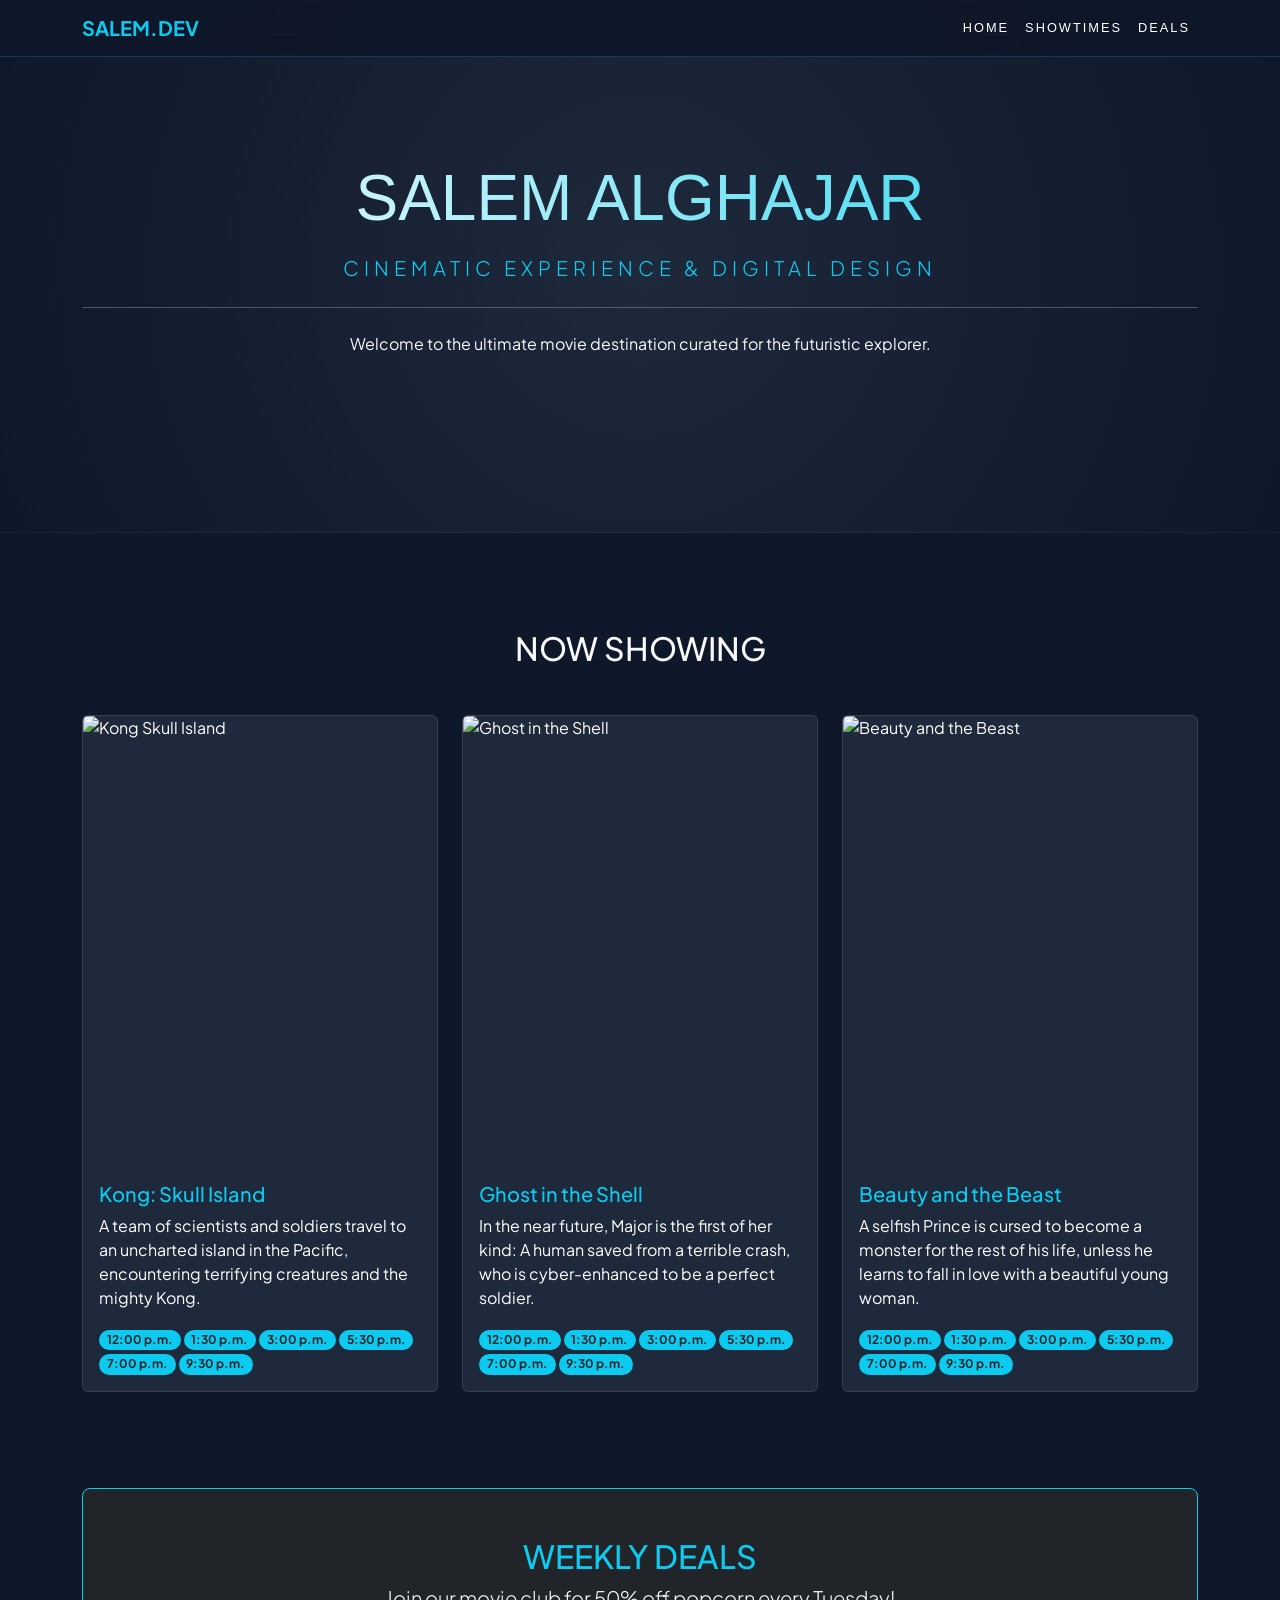
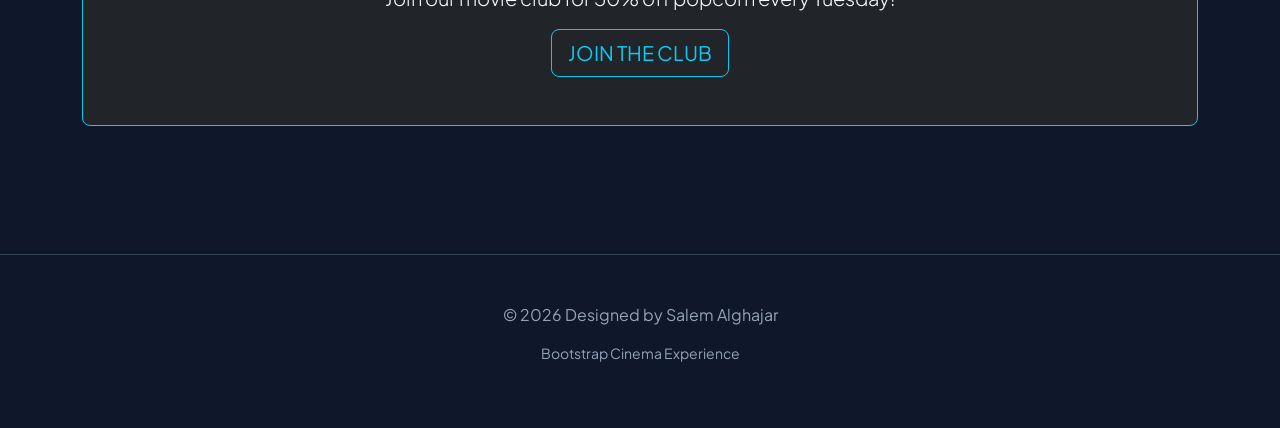
==== Simple-Recipes/index.html @ 793f488d "Create index.html" ====
<!DOCTYPE html>
<html lang="en">
<head>
    <meta charset="UTF-8">
    <meta name="viewport" content="width=device-width, initial-scale=1.0">
    <title>Salem Alghajar | Bootstrap Cinema</title>
    
    <!-- Bootstrap 5 CSS -->
    <link href="https://cdn.jsdelivr.net/npm/bootstrap@5.3.0/dist/css/bootstrap.min.css" rel="stylesheet">
    <!-- Google Fonts -->
    <link href="https://fonts.googleapis.com/css2?family=Plus+Jakarta+Sans:wght@300;400;700&family=Syncopate:wght@700&display=swap" rel="stylesheet">

    <style>
        :root {
            --bg-dark: #0f172a;
            --accent-cyan: #22d3ee;
        }

        body {
            background-color: var(--bg-dark);
            color: #f8fafc;
            font-family: 'Plus Jakarta Sans', sans-serif;
        }

        .navbar {
            background: rgba(15, 23, 42, 0.9) !important;
            backdrop-filter: blur(10px);
            border-bottom: 1px solid rgba(34, 211, 238, 0.2);
        }

        .nav-link {
            font-family: 'Syncopate', sans-serif;
            font-size: 0.8rem;
            letter-spacing: 2px;
            color: white !important;
            transition: 0.3s;
        }

        .nav-link:hover {
            color: var(--accent-cyan) !important;
        }

        /* Custom Jumbotron Styling */
        .jumbotron-custom {
            padding: 10rem 2rem;
            background: radial-gradient(circle at center, #1e293b 0%, #0f172a 100%);
            text-align: center;
            border-bottom: 1px solid rgba(255,255,255,0.05);
        }

        .jumbotron-custom h1 {
            font-family: 'Syncopate', sans-serif;
            font-size: 4rem;
            background: linear-gradient(to right, #fff, var(--accent-cyan));
            -webkit-background-clip: text;
            -webkit-text-fill-color: transparent;
        }

        .card {
            background-color: #1e293b;
            border: 1px solid rgba(255,255,255,0.1);
            color: white;
            transition: transform 0.3s ease;
        }

        .card:hover {
            transform: translateY(-10px);
            border-color: var(--accent-cyan);
        }

        .card-img-top {
            height: 450px;
            object-fit: cover;
        }

        .badge-pill {
            margin: 2px;
        }

        footer {
            border-top: 1px solid #334155;
            padding: 3rem 0;
            margin-top: 5rem;
            color: #94a3b8;
        }
    </style>
</head>
<body>

    <!-- Nav Bar with Bookmarks -->
    <nav class="navbar navbar-expand-lg fixed-top">
        <div class="container">
            <a class="navbar-brand text-info fw-bold" href="#home">SALEM.DEV</a>
            <button class="navbar-toggler navbar-dark" type="button" data-bs-toggle="collapse" data-bs-target="#navbarNav">
                <span class="navbar-toggler-icon"></span>
            </button>
            <div class="collapse navbar-collapse" id="navbarNav">
                <ul class="navbar-nav ms-auto">
                    <li class="nav-item"><a class="nav-link" href="#home">HOME</a></li>
                    <li class="nav-item"><a class="nav-link" href="#showtimes">SHOWTIMES</a></li>
                    <li class="nav-item"><a class="nav-link" href="#deals">DEALS</a></li>
                </ul>
            </div>
        </div>
    </nav>

    <!-- Jumbotron Section -->
    <header id="home" class="jumbotron-custom">
        <div class="container">
            <h1 class="display-3">SALEM ALGHAJAR</h1>
            <p class="lead text-info mt-3" style="letter-spacing: 5px;">CINEMATIC EXPERIENCE & DIGITAL DESIGN</p>
            <hr class="my-4 bg-secondary">
            <p>Welcome to the ultimate movie destination curated for the futuristic explorer.</p>
        </div>
    </header>

    <!-- Showtimes Section (Bootstrap Cards) -->
    <section id="showtimes" class="container mt-5 pt-5">
        <h2 class="text-center mb-5 font-syncopate">NOW SHOWING</h2>
        
        <!-- Card Deck (Using Bootstrap Grid) -->
        <div class="row row-cols-1 row-cols-md-3 g-4">
            
            <!-- Card 1: Kong: Skull Island -->
            <div class="col">
                <div class="card h-100">
                    <img src="https://m.media-amazon.com/images/M/MV5BMTcwMjcxYTQtYjJlOS00YTE1LWIyZGYtOGRlOTBlMWZmYTliXkEyXkFqcGc@._V1_.jpg" class="card-img-top" alt="Kong Skull Island">
                    <div class="card-body">
                        <h5 class="card-title text-info">Kong: Skull Island</h5>
                        <p class="card-text">A team of scientists and soldiers travel to an uncharted island in the Pacific, encountering terrifying creatures and the mighty Kong.</p>
                        
                        <div class="mt-3">
                            <span class="badge rounded-pill bg-info text-dark">12:00 p.m.</span>
                            <span class="badge rounded-pill bg-info text-dark">1:30 p.m.</span>
                            <span class="badge rounded-pill bg-info text-dark">3:00 p.m.</span>
                            <span class="badge rounded-pill bg-info text-dark">5:30 p.m.</span>
                            <span class="badge rounded-pill bg-info text-dark">7:00 p.m.</span>
                            <span class="badge rounded-pill bg-info text-dark">9:30 p.m.</span>
                        </div>
                    </div>
                </div>
            </div>

            <!-- Card 2: Ghost in the Shell -->
            <div class="col">
                <div class="card h-100">
                    <img src="https://m.media-amazon.com/images/M/MV5BNzBkNjdjZTctNjdhOS00NmIyLTlkNjQtY2EwNGMwYmZjNTIxXkEyXkFqcGc@._V1_.jpg" class="card-img-top" alt="Ghost in the Shell">
                    <div class="card-body">
                        <h5 class="card-title text-info">Ghost in the Shell</h5>
                        <p class="card-text">In the near future, Major is the first of her kind: A human saved from a terrible crash, who is cyber-enhanced to be a perfect soldier.</p>
                        
                        <div class="mt-3">
                            <span class="badge rounded-pill bg-info text-dark">12:00 p.m.</span>
                            <span class="badge rounded-pill bg-info text-dark">1:30 p.m.</span>
                            <span class="badge rounded-pill bg-info text-dark">3:00 p.m.</span>
                            <span class="badge rounded-pill bg-info text-dark">5:30 p.m.</span>
                            <span class="badge rounded-pill bg-info text-dark">7:00 p.m.</span>
                            <span class="badge rounded-pill bg-info text-dark">9:30 p.m.</span>
                        </div>
                    </div>
                </div>
            </div>

            <!-- Card 3: Beauty and the Beast -->
            <div class="col">
                <div class="card h-100">
                    <img src="https://lumiere-a.akamaihd.net/v1/images/p_beautyandthebeast_19752_32e65c36.jpeg" class="card-img-top" alt="Beauty and the Beast">
                    <div class="card-body">
                        <h5 class="card-title text-info">Beauty and the Beast</h5>
                        <p class="card-text">A selfish Prince is cursed to become a monster for the rest of his life, unless he learns to fall in love with a beautiful young woman.</p>
                        
                        <div class="mt-3">
                            <span class="badge rounded-pill bg-info text-dark">12:00 p.m.</span>
                            <span class="badge rounded-pill bg-info text-dark">1:30 p.m.</span>
                            <span class="badge rounded-pill bg-info text-dark">3:00 p.m.</span>
                            <span class="badge rounded-pill bg-info text-dark">5:30 p.m.</span>
                            <span class="badge rounded-pill bg-info text-dark">7:00 p.m.</span>
                            <span class="badge rounded-pill bg-info text-dark">9:30 p.m.</span>
                        </div>
                    </div>
                </div>
            </div>

        </div>
    </section>

    <!-- Deals Section -->
    <section id="deals" class="container mt-5 py-5 text-center">
        <div class="bg-dark p-5 border border-info rounded-3">
            <h2 class="text-info">WEEKLY DEALS</h2>
            <p class="lead">Join our movie club for 50% off popcorn every Tuesday!</p>
            <button class="btn btn-outline-info btn-lg">JOIN THE CLUB</button>
        </div>
    </section>

    <!-- Footer -->
    <footer class="text-center">
        <div class="container">
            <p>&copy; 2026 Designed by Salem Alghajar</p>
            <p class="small">Bootstrap Cinema Experience</p>
        </div>
    </footer>

    <!-- Bootstrap 5 Bundle with Popper -->
    <script src="https://cdn.jsdelivr.net/npm/bootstrap@5.3.0/dist/js/bootstrap.bundle.min.js"></script>
</body>
</html>
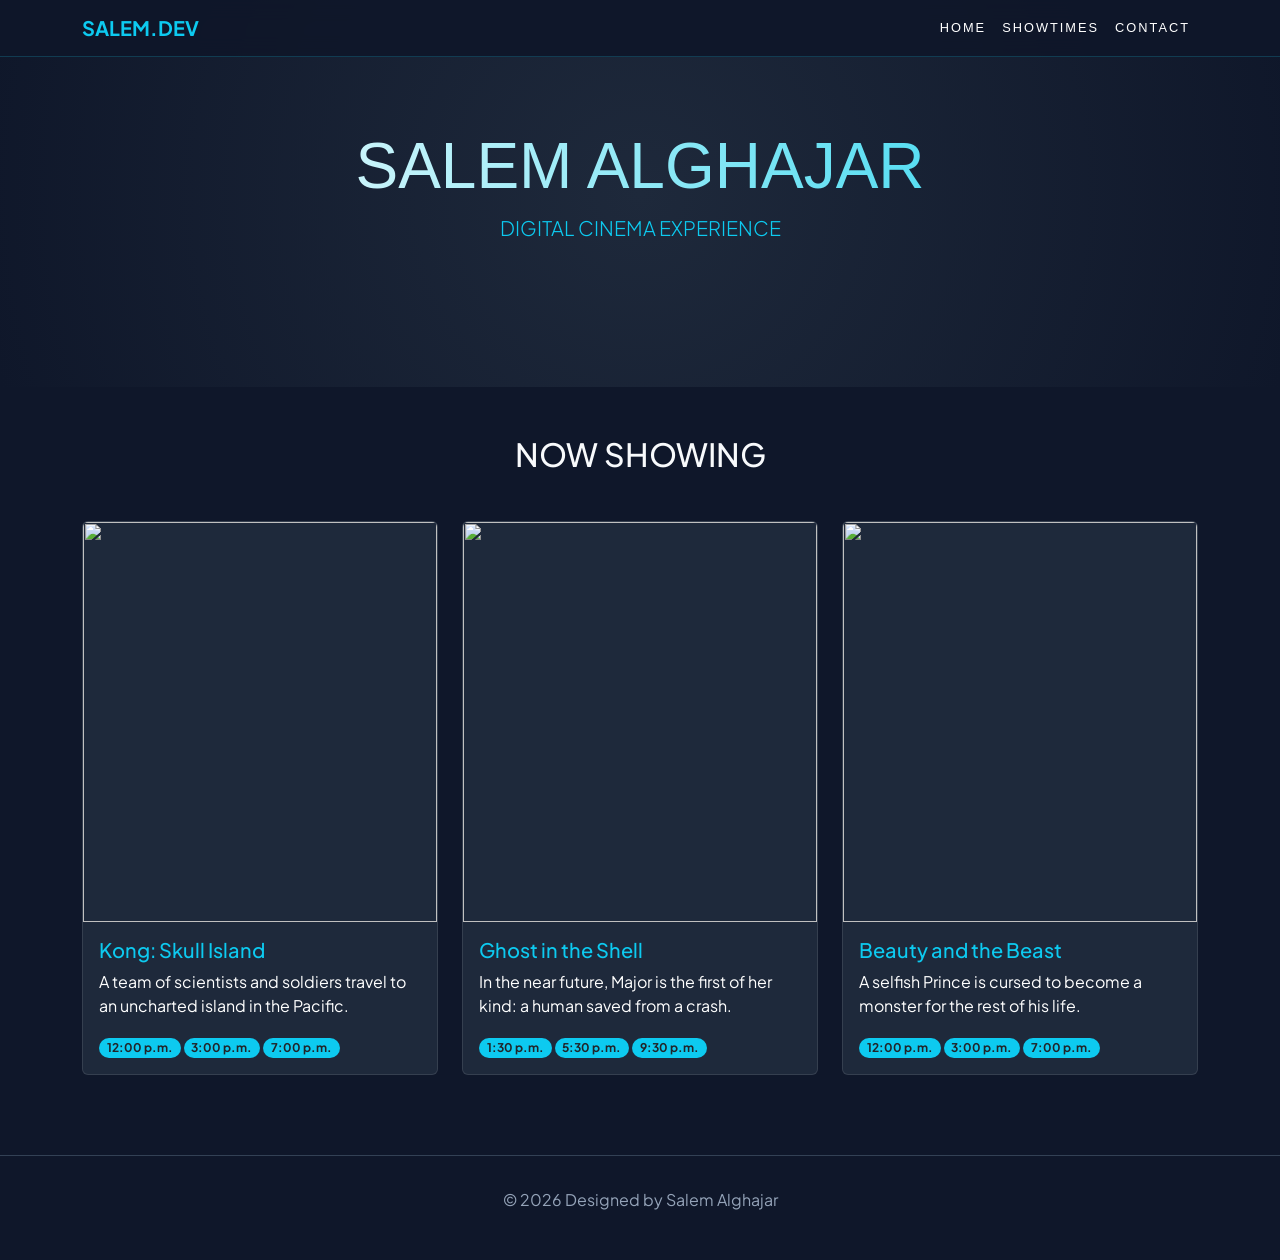
==== commit a6907448: "Update index.html" ====
--- a/Simple-Recipes/index.html
+++ b/Simple-Recipes/index.html
@@ -3,205 +3,96 @@
 <head>
     <meta charset="UTF-8">
     <meta name="viewport" content="width=device-width, initial-scale=1.0">
-    <title>Salem Alghajar | Bootstrap Cinema</title>
-    
+    <title>Salem Alghajar | Home</title>
     <!-- Bootstrap 5 CSS -->
     <link href="https://cdn.jsdelivr.net/npm/bootstrap@5.3.0/dist/css/bootstrap.min.css" rel="stylesheet">
-    <!-- Google Fonts -->
     <link href="https://fonts.googleapis.com/css2?family=Plus+Jakarta+Sans:wght@300;400;700&family=Syncopate:wght@700&display=swap" rel="stylesheet">
-
     <style>
-        :root {
-            --bg-dark: #0f172a;
-            --accent-cyan: #22d3ee;
-        }
-
-        body {
-            background-color: var(--bg-dark);
-            color: #f8fafc;
-            font-family: 'Plus Jakarta Sans', sans-serif;
-        }
-
-        .navbar {
-            background: rgba(15, 23, 42, 0.9) !important;
-            backdrop-filter: blur(10px);
-            border-bottom: 1px solid rgba(34, 211, 238, 0.2);
-        }
-
-        .nav-link {
-            font-family: 'Syncopate', sans-serif;
-            font-size: 0.8rem;
-            letter-spacing: 2px;
-            color: white !important;
-            transition: 0.3s;
-        }
-
-        .nav-link:hover {
-            color: var(--accent-cyan) !important;
-        }
-
-        /* Custom Jumbotron Styling */
-        .jumbotron-custom {
-            padding: 10rem 2rem;
-            background: radial-gradient(circle at center, #1e293b 0%, #0f172a 100%);
-            text-align: center;
-            border-bottom: 1px solid rgba(255,255,255,0.05);
-        }
-
-        .jumbotron-custom h1 {
-            font-family: 'Syncopate', sans-serif;
-            font-size: 4rem;
-            background: linear-gradient(to right, #fff, var(--accent-cyan));
-            -webkit-background-clip: text;
-            -webkit-text-fill-color: transparent;
-        }
-
-        .card {
-            background-color: #1e293b;
-            border: 1px solid rgba(255,255,255,0.1);
-            color: white;
-            transition: transform 0.3s ease;
-        }
-
-        .card:hover {
-            transform: translateY(-10px);
-            border-color: var(--accent-cyan);
-        }
-
-        .card-img-top {
-            height: 450px;
-            object-fit: cover;
-        }
-
-        .badge-pill {
-            margin: 2px;
-        }
-
-        footer {
-            border-top: 1px solid #334155;
-            padding: 3rem 0;
-            margin-top: 5rem;
-            color: #94a3b8;
-        }
+        :root { --bg-dark: #0f172a; --accent-cyan: #22d3ee; }
+        body { background-color: var(--bg-dark); color: #f8fafc; font-family: 'Plus Jakarta Sans', sans-serif; }
+        .navbar { background: rgba(15, 23, 42, 0.9) !important; backdrop-filter: blur(10px); border-bottom: 1px solid rgba(34, 211, 238, 0.2); }
+        .nav-link { font-family: 'Syncopate', sans-serif; font-size: 0.8rem; letter-spacing: 2px; color: white !important; }
+        .nav-link:hover { color: var(--accent-cyan) !important; }
+        .jumbotron-custom { padding: 8rem 2rem; background: radial-gradient(circle at center, #1e293b 0%, #0f172a 100%); text-align: center; }
+        .jumbotron-custom h1 { font-family: 'Syncopate', sans-serif; font-size: 4rem; background: linear-gradient(to right, #fff, var(--accent-cyan)); -webkit-background-clip: text; -webkit-text-fill-color: transparent; }
+        .card { background-color: #1e293b; border: 1px solid rgba(255,255,255,0.1); color: white; transition: 0.3s; }
+        .card:hover { transform: translateY(-10px); border-color: var(--accent-cyan); }
+        .card-img-top { height: 400px; object-fit: cover; }
+        footer { border-top: 1px solid #334155; padding: 2rem 0; margin-top: 5rem; color: #94a3b8; }
     </style>
 </head>
 <body>
 
-    <!-- Nav Bar with Bookmarks -->
     <nav class="navbar navbar-expand-lg fixed-top">
         <div class="container">
-            <a class="navbar-brand text-info fw-bold" href="#home">SALEM.DEV</a>
-            <button class="navbar-toggler navbar-dark" type="button" data-bs-toggle="collapse" data-bs-target="#navbarNav">
-                <span class="navbar-toggler-icon"></span>
-            </button>
+            <a class="navbar-brand text-info fw-bold" href="index.html">SALEM.DEV</a>
             <div class="collapse navbar-collapse" id="navbarNav">
                 <ul class="navbar-nav ms-auto">
-                    <li class="nav-item"><a class="nav-link" href="#home">HOME</a></li>
+                    <li class="nav-item"><a class="nav-link" href="index.html">HOME</a></li>
                     <li class="nav-item"><a class="nav-link" href="#showtimes">SHOWTIMES</a></li>
-                    <li class="nav-item"><a class="nav-link" href="#deals">DEALS</a></li>
+                    <!-- LINK TO EXTERNAL CONTACT PAGE -->
+                    <li class="nav-item"><a class="nav-link" href="contact.html">CONTACT</a></li>
                 </ul>
             </div>
         </div>
     </nav>
 
-    <!-- Jumbotron Section -->
-    <header id="home" class="jumbotron-custom">
+    <header class="jumbotron-custom">
         <div class="container">
-            <h1 class="display-3">SALEM ALGHAJAR</h1>
-            <p class="lead text-info mt-3" style="letter-spacing: 5px;">CINEMATIC EXPERIENCE & DIGITAL DESIGN</p>
-            <hr class="my-4 bg-secondary">
-            <p>Welcome to the ultimate movie destination curated for the futuristic explorer.</p>
+            <h1>SALEM ALGHAJAR</h1>
+            <p class="lead text-info">DIGITAL CINEMA EXPERIENCE</p>
         </div>
     </header>
 
-    <!-- Showtimes Section (Bootstrap Cards) -->
-    <section id="showtimes" class="container mt-5 pt-5">
+    <section id="showtimes" class="container mt-5">
         <h2 class="text-center mb-5 font-syncopate">NOW SHOWING</h2>
-        
-        <!-- Card Deck (Using Bootstrap Grid) -->
         <div class="row row-cols-1 row-cols-md-3 g-4">
-            
-            <!-- Card 1: Kong: Skull Island -->
+            <!-- Card 1 -->
             <div class="col">
                 <div class="card h-100">
-                    <img src="https://m.media-amazon.com/images/M/MV5BMTcwMjcxYTQtYjJlOS00YTE1LWIyZGYtOGRlOTBlMWZmYTliXkEyXkFqcGc@._V1_.jpg" class="card-img-top" alt="Kong Skull Island">
+                    <img src="https://m.media-amazon.com/images/M/MV5BMTcwMjcxYTQtYjJlOS00YTE1LWIyZGYtOGRlOTBlMWZmYTliXkEyXkFqcGc@._V1_.jpg" class="card-img-top">
                     <div class="card-body">
                         <h5 class="card-title text-info">Kong: Skull Island</h5>
-                        <p class="card-text">A team of scientists and soldiers travel to an uncharted island in the Pacific, encountering terrifying creatures and the mighty Kong.</p>
-                        
-                        <div class="mt-3">
-                            <span class="badge rounded-pill bg-info text-dark">12:00 p.m.</span>
-                            <span class="badge rounded-pill bg-info text-dark">1:30 p.m.</span>
-                            <span class="badge rounded-pill bg-info text-dark">3:00 p.m.</span>
-                            <span class="badge rounded-pill bg-info text-dark">5:30 p.m.</span>
-                            <span class="badge rounded-pill bg-info text-dark">7:00 p.m.</span>
-                            <span class="badge rounded-pill bg-info text-dark">9:30 p.m.</span>
-                        </div>
+                        <p class="card-text">A team of scientists and soldiers travel to an uncharted island in the Pacific.</p>
+                        <span class="badge rounded-pill bg-info text-dark">12:00 p.m.</span>
+                        <span class="badge rounded-pill bg-info text-dark">3:00 p.m.</span>
+                        <span class="badge rounded-pill bg-info text-dark">7:00 p.m.</span>
                     </div>
                 </div>
             </div>
-
-            <!-- Card 2: Ghost in the Shell -->
+            <!-- Card 2 -->
             <div class="col">
                 <div class="card h-100">
-                    <img src="https://m.media-amazon.com/images/M/MV5BNzBkNjdjZTctNjdhOS00NmIyLTlkNjQtY2EwNGMwYmZjNTIxXkEyXkFqcGc@._V1_.jpg" class="card-img-top" alt="Ghost in the Shell">
+                    <img src="https://m.media-amazon.com/images/M/MV5BNzBkNjdjZTctNjdhOS00NmIyLTlkNjQtY2EwNGMwYmZjNTIxXkEyXkFqcGc@._V1_.jpg" class="card-img-top">
                     <div class="card-body">
                         <h5 class="card-title text-info">Ghost in the Shell</h5>
-                        <p class="card-text">In the near future, Major is the first of her kind: A human saved from a terrible crash, who is cyber-enhanced to be a perfect soldier.</p>
-                        
-                        <div class="mt-3">
-                            <span class="badge rounded-pill bg-info text-dark">12:00 p.m.</span>
-                            <span class="badge rounded-pill bg-info text-dark">1:30 p.m.</span>
-                            <span class="badge rounded-pill bg-info text-dark">3:00 p.m.</span>
-                            <span class="badge rounded-pill bg-info text-dark">5:30 p.m.</span>
-                            <span class="badge rounded-pill bg-info text-dark">7:00 p.m.</span>
-                            <span class="badge rounded-pill bg-info text-dark">9:30 p.m.</span>
-                        </div>
+                        <p class="card-text">In the near future, Major is the first of her kind: a human saved from a crash.</p>
+                        <span class="badge rounded-pill bg-info text-dark">1:30 p.m.</span>
+                        <span class="badge rounded-pill bg-info text-dark">5:30 p.m.</span>
+                        <span class="badge rounded-pill bg-info text-dark">9:30 p.m.</span>
                     </div>
                 </div>
             </div>
-
-            <!-- Card 3: Beauty and the Beast -->
+            <!-- Card 3 -->
             <div class="col">
                 <div class="card h-100">
-                    <img src="https://lumiere-a.akamaihd.net/v1/images/p_beautyandthebeast_19752_32e65c36.jpeg" class="card-img-top" alt="Beauty and the Beast">
+                    <img src="https://lumiere-a.akamaihd.net/v1/images/p_beautyandthebeast_19752_32e65c36.jpeg" class="card-img-top">
                     <div class="card-body">
                         <h5 class="card-title text-info">Beauty and the Beast</h5>
-                        <p class="card-text">A selfish Prince is cursed to become a monster for the rest of his life, unless he learns to fall in love with a beautiful young woman.</p>
-                        
-                        <div class="mt-3">
-                            <span class="badge rounded-pill bg-info text-dark">12:00 p.m.</span>
-                            <span class="badge rounded-pill bg-info text-dark">1:30 p.m.</span>
-                            <span class="badge rounded-pill bg-info text-dark">3:00 p.m.</span>
-                            <span class="badge rounded-pill bg-info text-dark">5:30 p.m.</span>
-                            <span class="badge rounded-pill bg-info text-dark">7:00 p.m.</span>
-                            <span class="badge rounded-pill bg-info text-dark">9:30 p.m.</span>
-                        </div>
+                        <p class="card-text">A selfish Prince is cursed to become a monster for the rest of his life.</p>
+                        <span class="badge rounded-pill bg-info text-dark">12:00 p.m.</span>
+                        <span class="badge rounded-pill bg-info text-dark">3:00 p.m.</span>
+                        <span class="badge rounded-pill bg-info text-dark">7:00 p.m.</span>
                     </div>
                 </div>
             </div>
-
         </div>
     </section>
 
-    <!-- Deals Section -->
-    <section id="deals" class="container mt-5 py-5 text-center">
-        <div class="bg-dark p-5 border border-info rounded-3">
-            <h2 class="text-info">WEEKLY DEALS</h2>
-            <p class="lead">Join our movie club for 50% off popcorn every Tuesday!</p>
-            <button class="btn btn-outline-info btn-lg">JOIN THE CLUB</button>
-        </div>
-    </section>
-
-    <!-- Footer -->
     <footer class="text-center">
-        <div class="container">
-            <p>&copy; 2026 Designed by Salem Alghajar</p>
-            <p class="small">Bootstrap Cinema Experience</p>
-        </div>
+        <p>&copy; 2026 Designed by Salem Alghajar</p>
     </footer>
 
-    <!-- Bootstrap 5 Bundle with Popper -->
     <script src="https://cdn.jsdelivr.net/npm/bootstrap@5.3.0/dist/js/bootstrap.bundle.min.js"></script>
 </body>
 </html>
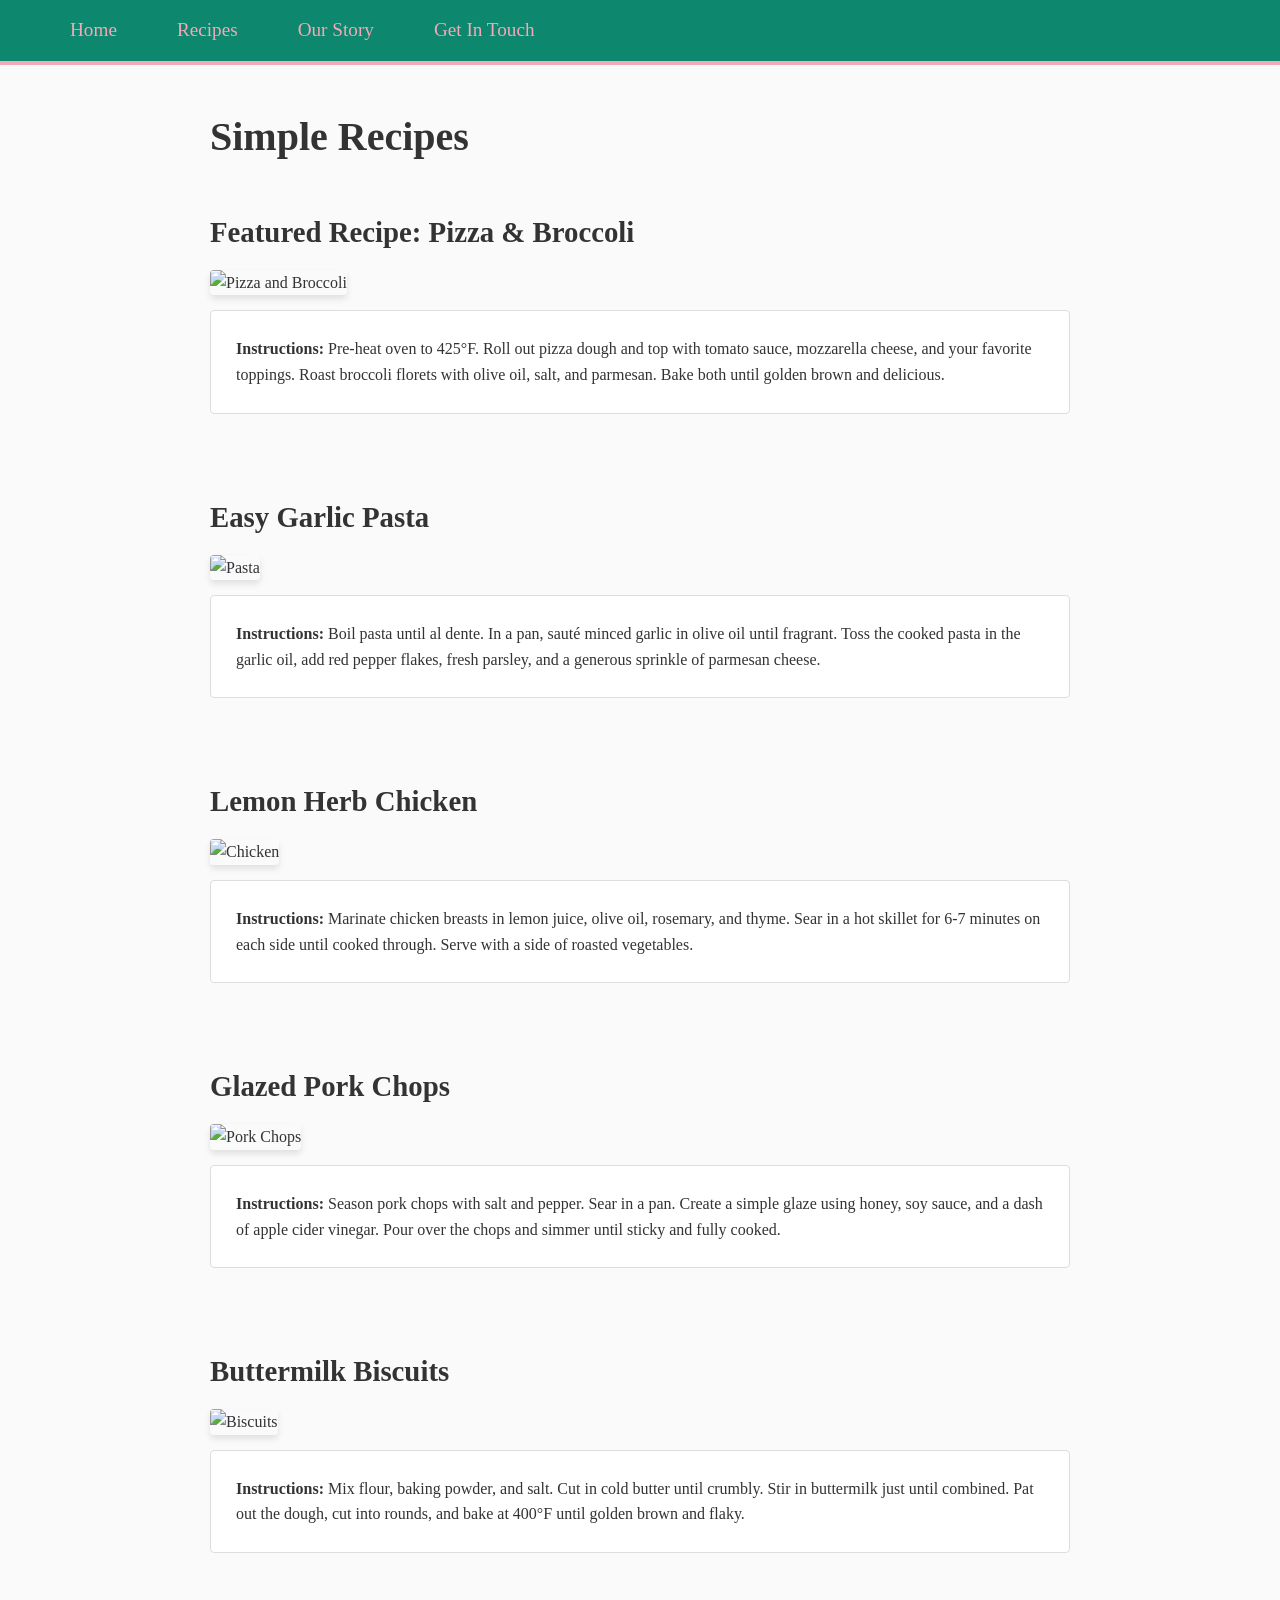
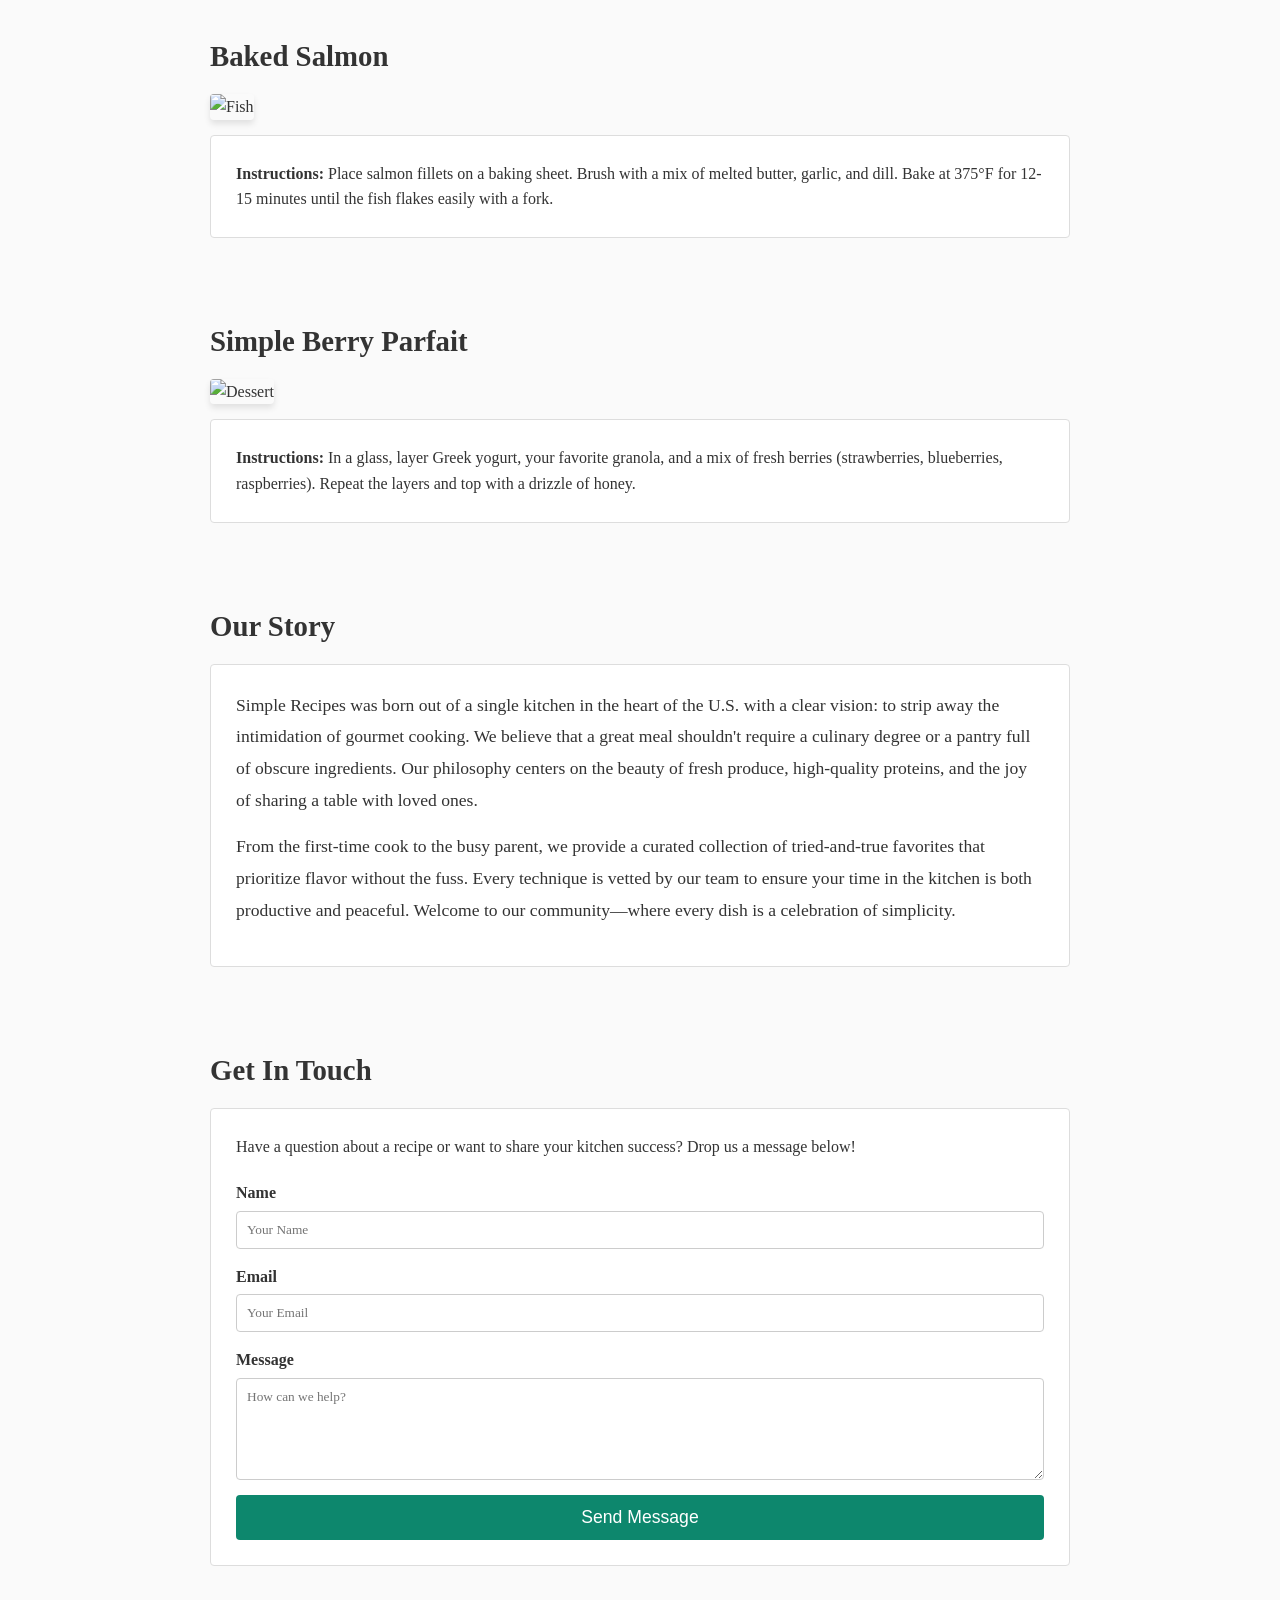
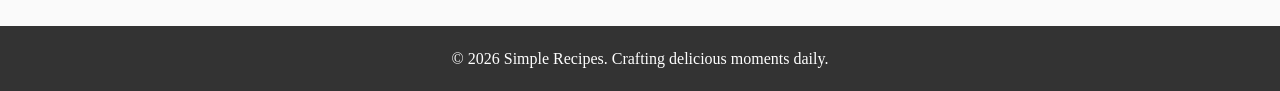
==== commit 63757efa: "Update index.html" ====
--- a/Simple-Recipes/index.html
+++ b/Simple-Recipes/index.html
@@ -3,96 +3,308 @@
 <head>
     <meta charset="UTF-8">
     <meta name="viewport" content="width=device-width, initial-scale=1.0">
-    <title>Salem Alghajar | Home</title>
-    <!-- Bootstrap 5 CSS -->
-    <link href="https://cdn.jsdelivr.net/npm/bootstrap@5.3.0/dist/css/bootstrap.min.css" rel="stylesheet">
-    <link href="https://fonts.googleapis.com/css2?family=Plus+Jakarta+Sans:wght@300;400;700&family=Syncopate:wght@700&display=swap" rel="stylesheet">
+    <title>Simple Recipes | Culinary Inspiration</title>
     <style>
-        :root { --bg-dark: #0f172a; --accent-cyan: #22d3ee; }
-        body { background-color: var(--bg-dark); color: #f8fafc; font-family: 'Plus Jakarta Sans', sans-serif; }
-        .navbar { background: rgba(15, 23, 42, 0.9) !important; backdrop-filter: blur(10px); border-bottom: 1px solid rgba(34, 211, 238, 0.2); }
-        .nav-link { font-family: 'Syncopate', sans-serif; font-size: 0.8rem; letter-spacing: 2px; color: white !important; }
-        .nav-link:hover { color: var(--accent-cyan) !important; }
-        .jumbotron-custom { padding: 8rem 2rem; background: radial-gradient(circle at center, #1e293b 0%, #0f172a 100%); text-align: center; }
-        .jumbotron-custom h1 { font-family: 'Syncopate', sans-serif; font-size: 4rem; background: linear-gradient(to right, #fff, var(--accent-cyan)); -webkit-background-clip: text; -webkit-text-fill-color: transparent; }
-        .card { background-color: #1e293b; border: 1px solid rgba(255,255,255,0.1); color: white; transition: 0.3s; }
-        .card:hover { transform: translateY(-10px); border-color: var(--accent-cyan); }
-        .card-img-top { height: 400px; object-fit: cover; }
-        footer { border-top: 1px solid #334155; padding: 2rem 0; margin-top: 5rem; color: #94a3b8; }
+        /* Base Styles & Reset */
+        * {
+            margin: 0;
+            padding: 0;
+            box-sizing: border-box;
+        }
+
+        html {
+            scroll-behavior: smooth;
+        }
+
+        body {
+            font-family: Georgia, 'Times New Roman', Times, serif;
+            color: #333;
+            line-height: 1.6;
+            background-color: #fafafa;
+        }
+
+        /* Navigation Bar Architecture */
+        header {
+            background-color: #0d876d;
+            border-bottom: 4px solid #f2a9ba;
+            position: sticky;
+            top: 0;
+            z-index: 1000;
+        }
+
+        .nav-container {
+            max-width: 1200px;
+            margin: 0 auto;
+        }
+
+        .nav-menu {
+            list-style: none;
+            display: flex;
+        }
+
+        .nav-menu > li {
+            position: relative;
+        }
+
+        .nav-menu a {
+            text-decoration: none;
+            color: #f2a9ba;
+            padding: 15px 30px;
+            display: block;
+            font-size: 1.2rem;
+            transition: background-color 0.3s;
+        }
+
+        .nav-menu a:hover {
+            background-color: rgba(255, 255, 255, 0.1);
+        }
+
+        /* Dropdown Functionality */
+        .dropdown:hover .dropdown-content {
+            display: block;
+        }
+
+        .dropdown-content {
+            display: none;
+            position: absolute;
+            background-color: #ffffff;
+            min-width: 160px;
+            box-shadow: 0px 8px 16px 0px rgba(0,0,0,0.2);
+            z-index: 1;
+            top: 100%;
+            left: 0;
+        }
+
+        .dropdown-content a {
+            color: #0d876d;
+            padding: 12px 16px;
+            text-align: center;
+            font-size: 1.1rem;
+            border-bottom: 1px solid #eee;
+        }
+
+        .dropdown-content a:last-child {
+            border-bottom: none;
+        }
+
+        .dropdown-content a:hover {
+            background-color: #f1f1f1;
+        }
+
+        /* Content Container */
+        main {
+            max-width: 900px;
+            margin: 40px auto;
+            padding: 0 20px;
+        }
+
+        .page-title {
+            font-size: 2.5rem;
+            margin-bottom: 20px;
+        }
+
+        /* Section Layouts */
+        .recipe-section {
+            margin-bottom: 60px;
+            padding-top: 80px; 
+            margin-top: -60px; 
+        }
+
+        .recipe-section h2 {
+            font-size: 1.8rem;
+            margin-bottom: 15px;
+        }
+
+        .recipe-image {
+            width: 100%;
+            max-height: 400px;
+            object-fit: cover;
+            border-radius: 4px;
+            margin-bottom: 15px;
+            box-shadow: 0 4px 6px rgba(0,0,0,0.1);
+        }
+
+        /* Content Cards (Instructions, About, and Contact) */
+        .recipe-instructions, .about-content, .contact-content {
+            background: white;
+            padding: 25px;
+            border: 1px solid #ddd;
+            border-radius: 4px;
+        }
+
+        .about-content p {
+            font-size: 1.1rem;
+            line-height: 1.8;
+            margin-bottom: 15px;
+        }
+
+        /* Contact Form Styles */
+        .contact-form {
+            display: flex;
+            flex-direction: column;
+        }
+
+        .contact-form label {
+            margin-bottom: 5px;
+            font-weight: bold;
+        }
+
+        .contact-form input, .contact-form textarea {
+            margin-bottom: 15px;
+            padding: 10px;
+            border: 1px solid #ccc;
+            border-radius: 4px;
+            font-family: inherit;
+        }
+
+        .submit-btn {
+            background-color: #0d876d;
+            color: white;
+            padding: 12px;
+            border: none;
+            border-radius: 4px;
+            cursor: pointer;
+            font-size: 1.1rem;
+            transition: opacity 0.3s;
+        }
+
+        .submit-btn:hover {
+            opacity: 0.9;
+        }
+
+        /* Footer */
+        footer {
+            background-color: #333;
+            color: white;
+            text-align: center;
+            padding: 20px;
+            margin-top: 40px;
+        }
     </style>
 </head>
 <body>
 
-    <nav class="navbar navbar-expand-lg fixed-top">
-        <div class="container">
-            <a class="navbar-brand text-info fw-bold" href="index.html">SALEM.DEV</a>
-            <div class="collapse navbar-collapse" id="navbarNav">
-                <ul class="navbar-nav ms-auto">
-                    <li class="nav-item"><a class="nav-link" href="index.html">HOME</a></li>
-                    <li class="nav-item"><a class="nav-link" href="#showtimes">SHOWTIMES</a></li>
-                    <!-- LINK TO EXTERNAL CONTACT PAGE -->
-                    <li class="nav-item"><a class="nav-link" href="contact.html">CONTACT</a></li>
-                </ul>
-            </div>
-        </div>
-    </nav>
-
-    <header class="jumbotron-custom">
-        <div class="container">
-            <h1>SALEM ALGHAJAR</h1>
-            <p class="lead text-info">DIGITAL CINEMA EXPERIENCE</p>
+    <!-- Main Site Navigation -->
+    <header>
+        <div class="nav-container">
+            <ul class="nav-menu">
+                <li><a href="#">Home</a></li>
+                <li class="dropdown">
+                    <a href="#featured">Recipes</a>
+                    <div class="dropdown-content">
+                        <a href="#featured">Featured</a>
+                        <a href="#pasta">Pasta</a>
+                        <a href="#chicken">Chicken</a>
+                        <a href="#pork">Pork</a>
+                        <a href="#biscuits">Biscuits</a>
+                        <a href="#fish">Fish</a>
+                        <a href="#dessert">Dessert</a>
+                    </div>
+                </li>
+                <li><a href="#about">Our Story</a></li>
+                <li><a href="#contact">Get In Touch</a></li>
+            </ul>
         </div>
     </header>
 
-    <section id="showtimes" class="container mt-5">
-        <h2 class="text-center mb-5 font-syncopate">NOW SHOWING</h2>
-        <div class="row row-cols-1 row-cols-md-3 g-4">
-            <!-- Card 1 -->
-            <div class="col">
-                <div class="card h-100">
-                    <img src="https://m.media-amazon.com/images/M/MV5BMTcwMjcxYTQtYjJlOS00YTE1LWIyZGYtOGRlOTBlMWZmYTliXkEyXkFqcGc@._V1_.jpg" class="card-img-top">
-                    <div class="card-body">
-                        <h5 class="card-title text-info">Kong: Skull Island</h5>
-                        <p class="card-text">A team of scientists and soldiers travel to an uncharted island in the Pacific.</p>
-                        <span class="badge rounded-pill bg-info text-dark">12:00 p.m.</span>
-                        <span class="badge rounded-pill bg-info text-dark">3:00 p.m.</span>
-                        <span class="badge rounded-pill bg-info text-dark">7:00 p.m.</span>
-                    </div>
-                </div>
-            </div>
-            <!-- Card 2 -->
-            <div class="col">
-                <div class="card h-100">
-                    <img src="https://m.media-amazon.com/images/M/MV5BNzBkNjdjZTctNjdhOS00NmIyLTlkNjQtY2EwNGMwYmZjNTIxXkEyXkFqcGc@._V1_.jpg" class="card-img-top">
-                    <div class="card-body">
-                        <h5 class="card-title text-info">Ghost in the Shell</h5>
-                        <p class="card-text">In the near future, Major is the first of her kind: a human saved from a crash.</p>
-                        <span class="badge rounded-pill bg-info text-dark">1:30 p.m.</span>
-                        <span class="badge rounded-pill bg-info text-dark">5:30 p.m.</span>
-                        <span class="badge rounded-pill bg-info text-dark">9:30 p.m.</span>
-                    </div>
-                </div>
-            </div>
-            <!-- Card 3 -->
-            <div class="col">
-                <div class="card h-100">
-                    <img src="https://lumiere-a.akamaihd.net/v1/images/p_beautyandthebeast_19752_32e65c36.jpeg" class="card-img-top">
-                    <div class="card-body">
-                        <h5 class="card-title text-info">Beauty and the Beast</h5>
-                        <p class="card-text">A selfish Prince is cursed to become a monster for the rest of his life.</p>
-                        <span class="badge rounded-pill bg-info text-dark">12:00 p.m.</span>
-                        <span class="badge rounded-pill bg-info text-dark">3:00 p.m.</span>
-                        <span class="badge rounded-pill bg-info text-dark">7:00 p.m.</span>
-                    </div>
-                </div>
-            </div>
-        </div>
-    </section>
-
-    <footer class="text-center">
-        <p>&copy; 2026 Designed by Salem Alghajar</p>
+    <main>
+        <h1 class="page-title">Simple Recipes</h1>
+
+        <!-- Highlighting our top pick for the week -->
+        <section id="featured" class="recipe-section">
+            <h2>Featured Recipe: Pizza & Broccoli</h2>
+            <img src="https://images.unsplash.com/photo-1565299624946-b28f40a0ae38?ixlib=rb-1.2.1&auto=format&fit=crop&w=800&q=80" alt="Pizza and Broccoli" class="recipe-image">
+            <div class="recipe-instructions">
+                <p><strong>Instructions:</strong> Pre-heat oven to 425°F. Roll out pizza dough and top with tomato sauce, mozzarella cheese, and your favorite toppings. Roast broccoli florets with olive oil, salt, and parmesan. Bake both until golden brown and delicious.</p>
+            </div>
+        </section>
+
+        <!-- Classic Pasta Dishes -->
+        <section id="pasta" class="recipe-section">
+            <h2>Easy Garlic Pasta</h2>
+            <img src="https://images.unsplash.com/photo-1621996346565-e3dbc646d9a9?ixlib=rb-1.2.1&auto=format&fit=crop&w=800&q=80" alt="Pasta" class="recipe-image">
+            <div class="recipe-instructions">
+                <p><strong>Instructions:</strong> Boil pasta until al dente. In a pan, sauté minced garlic in olive oil until fragrant. Toss the cooked pasta in the garlic oil, add red pepper flakes, fresh parsley, and a generous sprinkle of parmesan cheese.</p>
+            </div>
+        </section>
+
+        <!-- Protein-focused entrees -->
+        <section id="chicken" class="recipe-section">
+            <h2>Lemon Herb Chicken</h2>
+            <img src="https://images.unsplash.com/photo-1598514982205-f36b96d1e8d4?ixlib=rb-1.2.1&auto=format&fit=crop&w=800&q=80" alt="Chicken" class="recipe-image">
+            <div class="recipe-instructions">
+                <p><strong>Instructions:</strong> Marinate chicken breasts in lemon juice, olive oil, rosemary, and thyme. Sear in a hot skillet for 6-7 minutes on each side until cooked through. Serve with a side of roasted vegetables.</p>
+            </div>
+        </section>
+
+        <section id="pork" class="recipe-section">
+            <h2>Glazed Pork Chops</h2>
+            <img src="https://images.unsplash.com/photo-1432139555190-58524dae6a55?ixlib=rb-1.2.1&auto=format&fit=crop&w=800&q=80" alt="Pork Chops" class="recipe-image">
+            <div class="recipe-instructions">
+                <p><strong>Instructions:</strong> Season pork chops with salt and pepper. Sear in a pan. Create a simple glaze using honey, soy sauce, and a dash of apple cider vinegar. Pour over the chops and simmer until sticky and fully cooked.</p>
+            </div>
+        </section>
+
+        <!-- Homemade Sides & Baking -->
+        <section id="biscuits" class="recipe-section">
+            <h2>Buttermilk Biscuits</h2>
+            <img src="https://images.unsplash.com/photo-1509365465985-25d11c17e812?ixlib=rb-1.2.1&auto=format&fit=crop&w=800&q=80" alt="Biscuits" class="recipe-image">
+            <div class="recipe-instructions">
+                <p><strong>Instructions:</strong> Mix flour, baking powder, and salt. Cut in cold butter until crumbly. Stir in buttermilk just until combined. Pat out the dough, cut into rounds, and bake at 400°F until golden brown and flaky.</p>
+            </div>
+        </section>
+
+        <!-- Healthy Seafood Options -->
+        <section id="fish" class="recipe-section">
+            <h2>Baked Salmon</h2>
+            <img src="https://images.unsplash.com/photo-1467003909585-2f8a72700288?ixlib=rb-1.2.1&auto=format&fit=crop&w=800&q=80" alt="Fish" class="recipe-image">
+            <div class="recipe-instructions">
+                <p><strong>Instructions:</strong> Place salmon fillets on a baking sheet. Brush with a mix of melted butter, garlic, and dill. Bake at 375°F for 12-15 minutes until the fish flakes easily with a fork.</p>
+            </div>
+        </section>
+
+        <!-- Sweet Treats -->
+        <section id="dessert" class="recipe-section">
+            <h2>Simple Berry Parfait</h2>
+            <img src="https://images.unsplash.com/photo-1488477181946-6428a0291777?ixlib=rb-1.2.1&auto=format&fit=crop&w=800&q=80" alt="Dessert" class="recipe-image">
+            <div class="recipe-instructions">
+                <p><strong>Instructions:</strong> In a glass, layer Greek yogurt, your favorite granola, and a mix of fresh berries (strawberries, blueberries, raspberries). Repeat the layers and top with a drizzle of honey.</p>
+            </div>
+        </section>
+
+        <!-- Updated Mission Statement and Brand Philosophy -->
+        <section id="about" class="recipe-section">
+            <h2>Our Story</h2>
+            <div class="about-content">
+                <p>Simple Recipes was born out of a single kitchen in the heart of the U.S. with a clear vision: to strip away the intimidation of gourmet cooking. We believe that a great meal shouldn't require a culinary degree or a pantry full of obscure ingredients. Our philosophy centers on the beauty of fresh produce, high-quality proteins, and the joy of sharing a table with loved ones.</p>
+                <p>From the first-time cook to the busy parent, we provide a curated collection of tried-and-true favorites that prioritize flavor without the fuss. Every technique is vetted by our team to ensure your time in the kitchen is both productive and peaceful. Welcome to our community—where every dish is a celebration of simplicity.</p>
+            </div>
+        </section>
+
+        <!-- New Contact Section with Form -->
+        <section id="contact" class="recipe-section">
+            <h2>Get In Touch</h2>
+            <div class="contact-content">
+                <p style="margin-bottom: 20px;">Have a question about a recipe or want to share your kitchen success? Drop us a message below!</p>
+                <form class="contact-form">
+                    <label for="name">Name</label>
+                    <input type="text" id="name" name="name" placeholder="Your Name" required>
+                    
+                    <label for="email">Email</label>
+                    <input type="email" id="email" name="email" placeholder="Your Email" required>
+                    
+                    <label for="message">Message</label>
+                    <textarea id="message" name="message" rows="5" placeholder="How can we help?" required></textarea>
+                    
+                    <button type="submit" class="submit-btn">Send Message</button>
+                </form>
+            </div>
+        </section>
+    </main>
+
+    <footer>
+        <p>&copy; 2026 Simple Recipes. Crafting delicious moments daily.</p>
     </footer>
 
-    <script src="https://cdn.jsdelivr.net/npm/bootstrap@5.3.0/dist/js/bootstrap.bundle.min.js"></script>
 </body>
 </html>
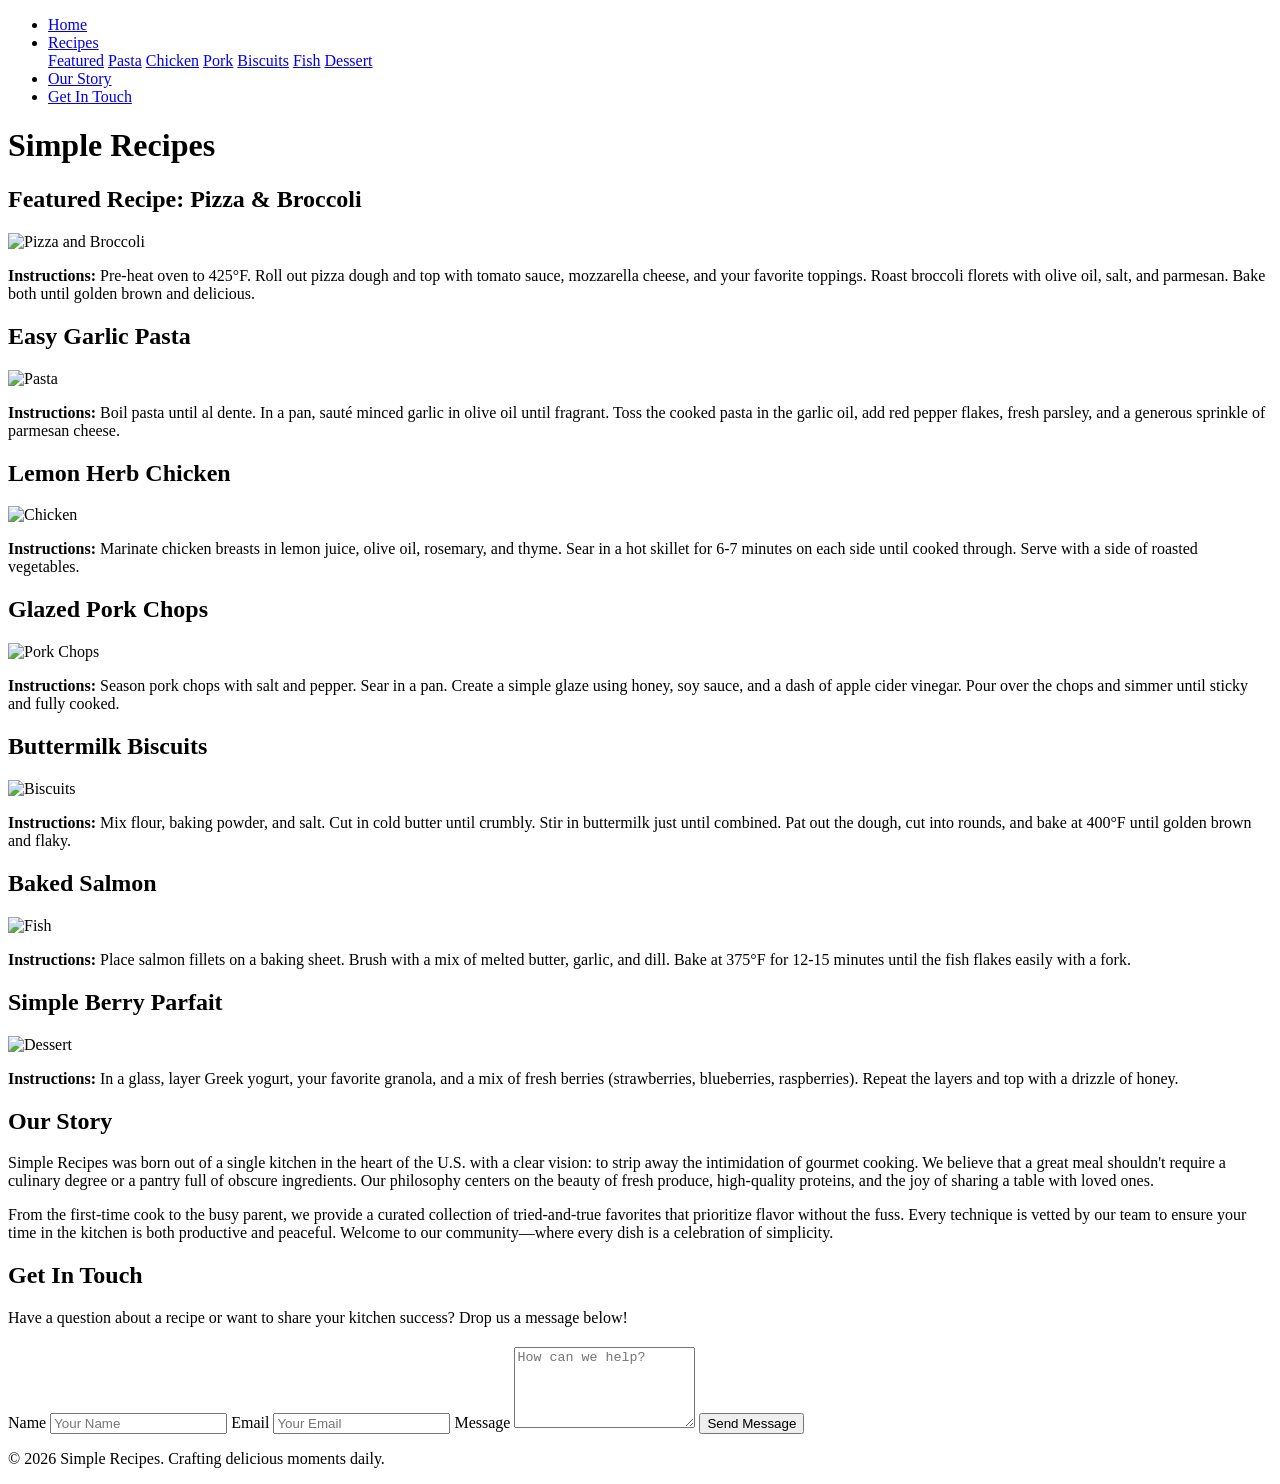
==== commit 439079ad: "Update index.html" ====
--- a/Simple-Recipes/index.html
+++ b/Simple-Recipes/index.html
@@ -4,183 +4,7 @@
     <meta charset="UTF-8">
     <meta name="viewport" content="width=device-width, initial-scale=1.0">
     <title>Simple Recipes | Culinary Inspiration</title>
-    <style>
-        /* Base Styles & Reset */
-        * {
-            margin: 0;
-            padding: 0;
-            box-sizing: border-box;
-        }
-
-        html {
-            scroll-behavior: smooth;
-        }
-
-        body {
-            font-family: Georgia, 'Times New Roman', Times, serif;
-            color: #333;
-            line-height: 1.6;
-            background-color: #fafafa;
-        }
-
-        /* Navigation Bar Architecture */
-        header {
-            background-color: #0d876d;
-            border-bottom: 4px solid #f2a9ba;
-            position: sticky;
-            top: 0;
-            z-index: 1000;
-        }
-
-        .nav-container {
-            max-width: 1200px;
-            margin: 0 auto;
-        }
-
-        .nav-menu {
-            list-style: none;
-            display: flex;
-        }
-
-        .nav-menu > li {
-            position: relative;
-        }
-
-        .nav-menu a {
-            text-decoration: none;
-            color: #f2a9ba;
-            padding: 15px 30px;
-            display: block;
-            font-size: 1.2rem;
-            transition: background-color 0.3s;
-        }
-
-        .nav-menu a:hover {
-            background-color: rgba(255, 255, 255, 0.1);
-        }
-
-        /* Dropdown Functionality */
-        .dropdown:hover .dropdown-content {
-            display: block;
-        }
-
-        .dropdown-content {
-            display: none;
-            position: absolute;
-            background-color: #ffffff;
-            min-width: 160px;
-            box-shadow: 0px 8px 16px 0px rgba(0,0,0,0.2);
-            z-index: 1;
-            top: 100%;
-            left: 0;
-        }
-
-        .dropdown-content a {
-            color: #0d876d;
-            padding: 12px 16px;
-            text-align: center;
-            font-size: 1.1rem;
-            border-bottom: 1px solid #eee;
-        }
-
-        .dropdown-content a:last-child {
-            border-bottom: none;
-        }
-
-        .dropdown-content a:hover {
-            background-color: #f1f1f1;
-        }
-
-        /* Content Container */
-        main {
-            max-width: 900px;
-            margin: 40px auto;
-            padding: 0 20px;
-        }
-
-        .page-title {
-            font-size: 2.5rem;
-            margin-bottom: 20px;
-        }
-
-        /* Section Layouts */
-        .recipe-section {
-            margin-bottom: 60px;
-            padding-top: 80px; 
-            margin-top: -60px; 
-        }
-
-        .recipe-section h2 {
-            font-size: 1.8rem;
-            margin-bottom: 15px;
-        }
-
-        .recipe-image {
-            width: 100%;
-            max-height: 400px;
-            object-fit: cover;
-            border-radius: 4px;
-            margin-bottom: 15px;
-            box-shadow: 0 4px 6px rgba(0,0,0,0.1);
-        }
-
-        /* Content Cards (Instructions, About, and Contact) */
-        .recipe-instructions, .about-content, .contact-content {
-            background: white;
-            padding: 25px;
-            border: 1px solid #ddd;
-            border-radius: 4px;
-        }
-
-        .about-content p {
-            font-size: 1.1rem;
-            line-height: 1.8;
-            margin-bottom: 15px;
-        }
-
-        /* Contact Form Styles */
-        .contact-form {
-            display: flex;
-            flex-direction: column;
-        }
-
-        .contact-form label {
-            margin-bottom: 5px;
-            font-weight: bold;
-        }
-
-        .contact-form input, .contact-form textarea {
-            margin-bottom: 15px;
-            padding: 10px;
-            border: 1px solid #ccc;
-            border-radius: 4px;
-            font-family: inherit;
-        }
-
-        .submit-btn {
-            background-color: #0d876d;
-            color: white;
-            padding: 12px;
-            border: none;
-            border-radius: 4px;
-            cursor: pointer;
-            font-size: 1.1rem;
-            transition: opacity 0.3s;
-        }
-
-        .submit-btn:hover {
-            opacity: 0.9;
-        }
-
-        /* Footer */
-        footer {
-            background-color: #333;
-            color: white;
-            text-align: center;
-            padding: 20px;
-            margin-top: 40px;
-        }
-    </style>
+    <link rel="stylesheet" href="styles.css"/>
 </head>
 <body>
 
